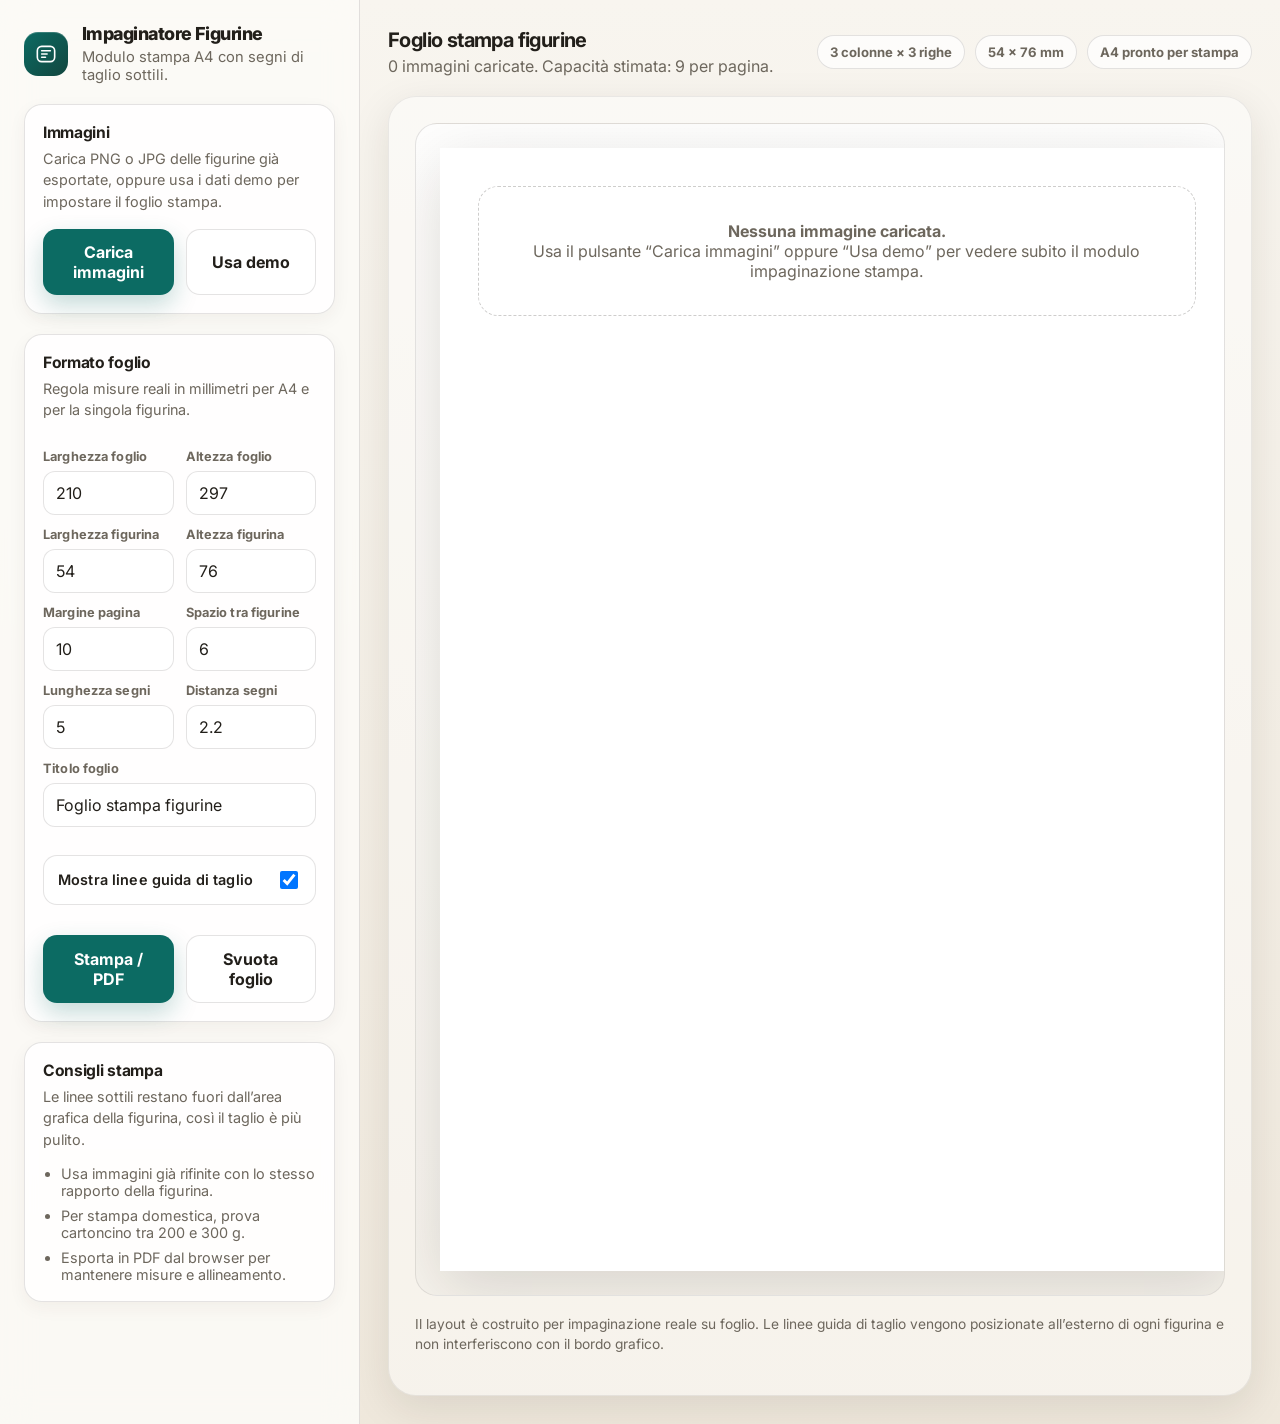
==== impaginatore-figurine-stampa.html @ 23a33a66 "Add files via upload" ====
<!DOCTYPE html>
<html lang="it" data-theme="light">
<head>
  <meta charset="UTF-8" />
  <meta name="viewport" content="width=device-width, initial-scale=1.0" />
  <title>Impaginatore Figurine Stampa</title>
  <link rel="preconnect" href="https://fonts.googleapis.com">
  <link rel="preconnect" href="https://fonts.gstatic.com" crossorigin>
  <link href="https://fonts.googleapis.com/css2?family=Inter:wght@400;500;600;700;800&display=swap" rel="stylesheet">
  <style>
    :root {
      --bg: #f4f1ea;
      --surface: #fcfbf8;
      --surface-2: #f7f4ee;
      --panel: #ffffff;
      --text: #221f1a;
      --muted: #6d675d;
      --line: rgba(34,31,26,0.12);
      --line-strong: rgba(34,31,26,0.22);
      --accent: #0c6b63;
      --shadow: 0 12px 40px rgba(37, 27, 15, 0.10);
      --radius: 18px;
      --page-w-mm: 210;
      --page-h-mm: 297;
      --card-w-mm: 54;
      --card-h-mm: 76;
      --margin-mm: 10;
      --gap-mm: 6;
      --cut-color: rgba(0,0,0,0.42);
      --cut-length-mm: 5;
      --cut-offset-mm: 2.2;
    }

    * { box-sizing: border-box; }
    html, body { margin: 0; padding: 0; }

    body {
      font-family: 'Inter', sans-serif;
      background: linear-gradient(180deg, #f8f5ef 0%, #efe8dc 100%);
      color: var(--text);
      min-height: 100vh;
    }

    .app {
      display: grid;
      grid-template-columns: 360px minmax(0, 1fr);
      min-height: 100vh;
    }

    .sidebar {
      background: rgba(252, 251, 248, 0.88);
      backdrop-filter: blur(16px);
      border-right: 1px solid var(--line);
      padding: 24px;
      display: flex;
      flex-direction: column;
      gap: 20px;
      overflow: auto;
    }

    .brand {
      display: flex;
      align-items: center;
      gap: 14px;
    }

    .brand-mark {
      width: 44px;
      height: 44px;
      border-radius: 14px;
      background: linear-gradient(135deg, #0c6b63, #12463f);
      display: grid;
      place-items: center;
      color: white;
      box-shadow: inset 0 1px 0 rgba(255,255,255,0.18);
      flex: 0 0 auto;
    }

    .brand-mark svg { width: 26px; height: 26px; }

    .brand-text h1 {
      font-size: 1.12rem;
      line-height: 1.1;
      margin: 0;
      font-weight: 800;
      letter-spacing: -0.03em;
    }

    .brand-text p {
      margin: 4px 0 0;
      color: var(--muted);
      font-size: 0.92rem;
    }

    .card {
      background: rgba(255,255,255,0.78);
      border: 1px solid var(--line);
      box-shadow: 0 6px 18px rgba(52, 40, 25, 0.05);
      border-radius: var(--radius);
      padding: 18px;
    }

    .card h2 {
      margin: 0 0 6px;
      font-size: 0.98rem;
      font-weight: 700;
      letter-spacing: -0.02em;
    }

    .card p {
      margin: 0;
      color: var(--muted);
      font-size: 0.9rem;
      line-height: 1.5;
    }

    .controls {
      display: grid;
      gap: 14px;
    }

    .field-grid {
      display: grid;
      grid-template-columns: 1fr 1fr;
      gap: 12px;
      margin-top: 14px;
    }

    .field {
      display: grid;
      gap: 7px;
    }

    .field.full { grid-column: 1 / -1; }

    label {
      font-size: 0.8rem;
      font-weight: 700;
      color: var(--muted);
      letter-spacing: 0.01em;
    }

    input[type="number"], input[type="text"] {
      width: 100%;
      border: 1px solid var(--line);
      background: #fff;
      border-radius: 12px;
      padding: 11px 12px;
      font: inherit;
      color: var(--text);
      outline: none;
    }

    input:focus {
      border-color: rgba(12,107,99,0.5);
      box-shadow: 0 0 0 4px rgba(12,107,99,0.08);
    }

    .toggle {
      display: flex;
      align-items: center;
      justify-content: space-between;
      gap: 12px;
      padding: 12px 14px;
      border: 1px solid var(--line);
      border-radius: 14px;
      background: var(--panel);
      margin-top: 14px;
    }

    .toggle label {
      font-size: 0.9rem;
      color: var(--text);
      font-weight: 600;
    }

    .toggle input { width: 18px; height: 18px; }

    .actions {
      display: grid;
      grid-template-columns: 1fr 1fr;
      gap: 12px;
      margin-top: 16px;
    }

    button {
      appearance: none;
      border: 0;
      border-radius: 14px;
      padding: 13px 16px;
      font: inherit;
      font-weight: 700;
      cursor: pointer;
      transition: transform 180ms ease, box-shadow 180ms ease, background 180ms ease;
    }

    button:hover { transform: translateY(-1px); }
    button:active { transform: translateY(0); }

    .btn-primary {
      background: var(--accent);
      color: #fff;
      box-shadow: 0 10px 24px rgba(12,107,99,0.24);
    }

    .btn-secondary {
      background: #fff;
      color: var(--text);
      border: 1px solid var(--line);
    }

    .hint-list {
      margin: 14px 0 0;
      padding-left: 18px;
      color: var(--muted);
      display: grid;
      gap: 8px;
      font-size: 0.9rem;
    }

    .main {
      padding: 28px;
      overflow: auto;
    }

    .topbar {
      display: flex;
      align-items: center;
      justify-content: space-between;
      gap: 16px;
      margin-bottom: 20px;
      flex-wrap: wrap;
    }

    .topbar h2 {
      margin: 0;
      font-size: 1.25rem;
      letter-spacing: -0.03em;
    }

    .topbar p {
      margin: 4px 0 0;
      color: var(--muted);
    }

    .badge-row {
      display: flex;
      gap: 10px;
      flex-wrap: wrap;
    }

    .badge {
      padding: 8px 12px;
      border-radius: 999px;
      background: rgba(255,255,255,0.72);
      border: 1px solid var(--line);
      color: var(--muted);
      font-size: 0.82rem;
      font-weight: 700;
    }

    .workspace {
      background: rgba(255,255,255,0.44);
      border: 1px solid rgba(34,31,26,0.08);
      border-radius: 28px;
      padding: 26px;
      box-shadow: var(--shadow);
    }

    .page-shell {
      overflow: auto;
      border-radius: 22px;
      background: linear-gradient(180deg, rgba(255,255,255,0.75), rgba(247,244,238,0.75));
      border: 1px solid var(--line);
      padding: 24px;
    }

    .print-page {
      width: calc(var(--page-w-mm) * 1mm);
      min-height: calc(var(--page-h-mm) * 1mm);
      background: #fff;
      margin: 0 auto;
      position: relative;
      box-shadow: 0 18px 60px rgba(26,20,12,0.14);
      padding: calc(var(--margin-mm) * 1mm);
    }

    .sheet-grid {
      display: grid;
      grid-template-columns: repeat(auto-fit, minmax(calc(var(--card-w-mm) * 1mm), max-content));
      gap: calc(var(--gap-mm) * 1mm);
      justify-content: start;
      align-content: start;
    }

    .print-card-wrap {
      width: calc(var(--card-w-mm) * 1mm);
      height: calc(var(--card-h-mm) * 1mm);
      position: relative;
      page-break-inside: avoid;
      break-inside: avoid;
    }

    .cut-mark {
      position: absolute;
      background: var(--cut-color);
      pointer-events: none;
      display: none;
    }

    .show-cuts .cut-mark { display: block; }

    .cut-h {
      width: calc(var(--cut-length-mm) * 1mm);
      height: 0.22mm;
    }

    .cut-v {
      width: 0.22mm;
      height: calc(var(--cut-length-mm) * 1mm);
    }

    .cut-top-left-h { left: calc(var(--cut-offset-mm) * -1mm - var(--cut-length-mm) * 1mm); top: calc(var(--cut-offset-mm) * -1mm); }
    .cut-top-left-v { left: calc(var(--cut-offset-mm) * -1mm); top: calc(var(--cut-offset-mm) * -1mm - var(--cut-length-mm) * 1mm); }
    .cut-top-right-h { right: calc(var(--cut-offset-mm) * -1mm - var(--cut-length-mm) * 1mm); top: calc(var(--cut-offset-mm) * -1mm); }
    .cut-top-right-v { right: calc(var(--cut-offset-mm) * -1mm); top: calc(var(--cut-offset-mm) * -1mm - var(--cut-length-mm) * 1mm); }
    .cut-bottom-left-h { left: calc(var(--cut-offset-mm) * -1mm - var(--cut-length-mm) * 1mm); bottom: calc(var(--cut-offset-mm) * -1mm); }
    .cut-bottom-left-v { left: calc(var(--cut-offset-mm) * -1mm); bottom: calc(var(--cut-offset-mm) * -1mm - var(--cut-length-mm) * 1mm); }
    .cut-bottom-right-h { right: calc(var(--cut-offset-mm) * -1mm - var(--cut-length-mm) * 1mm); bottom: calc(var(--cut-offset-mm) * -1mm); }
    .cut-bottom-right-v { right: calc(var(--cut-offset-mm) * -1mm); bottom: calc(var(--cut-offset-mm) * -1mm - var(--cut-length-mm) * 1mm); }

    .print-card {
      width: 100%;
      height: 100%;
      overflow: hidden;
      position: relative;
      border: 0;
      background: transparent;
      isolation: isolate;
    }

    .card-art {
      width: 100%;
      height: 100%;
      background: linear-gradient(135deg, #d8ece8 0%, #f0ede7 45%, #d9cbb7 100%);
      position: relative;
      display: grid;
      place-items: center;
      overflow: hidden;
    }

    .card-art img {
      width: 100%;
      height: 100%;
      object-fit: cover;
      display: none;
    }

    .card-art.has-image img { display: block; }

    .card-placeholder {
      position: absolute;
      inset: 0;
      display: grid;
      place-items: center;
      padding: 10mm;
      color: rgba(34,31,26,0.45);
      text-align: center;
      font-weight: 700;
      font-size: 4.2mm;
      letter-spacing: -0.03em;
      background:
        radial-gradient(circle at 20% 20%, rgba(255,255,255,0.85), transparent 30%),
        radial-gradient(circle at 80% 0%, rgba(12,107,99,0.14), transparent 25%),
        linear-gradient(145deg, rgba(255,255,255,0.4), rgba(0,0,0,0));
    }

    .card-art.has-image .card-placeholder { display: none; }

    .empty-state {
      border: 1px dashed var(--line-strong);
      border-radius: 20px;
      padding: 34px;
      text-align: center;
      color: var(--muted);
      background: rgba(255,255,255,0.56);
    }

    .hidden-input { display: none; }

    .footer-note {
      margin-top: 18px;
      color: var(--muted);
      font-size: 0.86rem;
      line-height: 1.5;
    }

    @page {
      size: A4 portrait;
      margin: 0;
    }

    @media (max-width: 1080px) {
      .app { grid-template-columns: 1fr; }
      .sidebar { border-right: 0; border-bottom: 1px solid var(--line); }
      .main { padding: 18px; }
      .workspace, .page-shell { padding: 14px; }
      .print-page { transform-origin: top center; }
    }

    @media print {
      body { background: #fff; }

      .sidebar,
      .topbar,
      .footer-note,
      .workspace {
        display: none !important;
      }

      .app,
      .main,
      .page-shell {
        display: block;
        padding: 0;
        margin: 0;
        background: transparent;
        border: 0;
        box-shadow: none;
      }

      .print-page {
        width: 210mm;
        min-height: 297mm;
        margin: 0;
        box-shadow: none;
      }
    }
  </style>
</head>
<body>
  <div class="app">
    <aside class="sidebar">
      <div class="brand">
        <div class="brand-mark" aria-hidden="true">
          <svg viewBox="0 0 48 48" fill="none">
            <rect x="8" y="10" width="32" height="28" rx="8" stroke="currentColor" stroke-width="3"></rect>
            <path d="M16 18H32M16 24H26M16 30H23" stroke="currentColor" stroke-width="3" stroke-linecap="round"></path>
          </svg>
        </div>
        <div class="brand-text">
          <h1>Impaginatore Figurine</h1>
          <p>Modulo stampa A4 con segni di taglio sottili.</p>
        </div>
      </div>

      <section class="card">
        <h2>Immagini</h2>
        <p>Carica PNG o JPG delle figurine già esportate, oppure usa i dati demo per impostare il foglio stampa.</p>
        <div class="actions">
          <button class="btn-primary" id="loadImagesBtn">Carica immagini</button>
          <button class="btn-secondary" id="loadDemoBtn">Usa demo</button>
        </div>
        <input class="hidden-input" id="fileInput" type="file" accept="image/png,image/jpeg,image/webp" multiple>
      </section>

      <section class="card controls">
        <div>
          <h2>Formato foglio</h2>
          <p>Regola misure reali in millimetri per A4 e per la singola figurina.</p>
        </div>
        <div class="field-grid">
          <div class="field">
            <label for="pageWidth">Larghezza foglio</label>
            <input id="pageWidth" type="number" min="100" max="400" step="1" value="210">
          </div>
          <div class="field">
            <label for="pageHeight">Altezza foglio</label>
            <input id="pageHeight" type="number" min="100" max="500" step="1" value="297">
          </div>
          <div class="field">
            <label for="cardWidth">Larghezza figurina</label>
            <input id="cardWidth" type="number" min="30" max="120" step="0.5" value="54">
          </div>
          <div class="field">
            <label for="cardHeight">Altezza figurina</label>
            <input id="cardHeight" type="number" min="40" max="160" step="0.5" value="76">
          </div>
          <div class="field">
            <label for="margin">Margine pagina</label>
            <input id="margin" type="number" min="0" max="40" step="0.5" value="10">
          </div>
          <div class="field">
            <label for="gap">Spazio tra figurine</label>
            <input id="gap" type="number" min="0" max="20" step="0.5" value="6">
          </div>
          <div class="field">
            <label for="cutLength">Lunghezza segni</label>
            <input id="cutLength" type="number" min="2" max="12" step="0.2" value="5">
          </div>
          <div class="field">
            <label for="cutOffset">Distanza segni</label>
            <input id="cutOffset" type="number" min="0.5" max="10" step="0.1" value="2.2">
          </div>
          <div class="field full">
            <label for="sheetTitle">Titolo foglio</label>
            <input id="sheetTitle" type="text" value="Foglio stampa figurine">
          </div>
        </div>

        <div class="toggle">
          <label for="showCuts">Mostra linee guida di taglio</label>
          <input id="showCuts" type="checkbox" checked>
        </div>

        <div class="actions">
          <button class="btn-primary" id="printBtn">Stampa / PDF</button>
          <button class="btn-secondary" id="clearBtn">Svuota foglio</button>
        </div>
      </section>

      <section class="card">
        <h2>Consigli stampa</h2>
        <p>Le linee sottili restano fuori dall’area grafica della figurina, così il taglio è più pulito.</p>
        <ul class="hint-list">
          <li>Usa immagini già rifinite con lo stesso rapporto della figurina.</li>
          <li>Per stampa domestica, prova cartoncino tra 200 e 300 g.</li>
          <li>Esporta in PDF dal browser per mantenere misure e allineamento.</li>
        </ul>
      </section>
    </aside>

    <main class="main">
      <div class="topbar">
        <div>
          <h2 id="sheetTitleView">Foglio stampa figurine</h2>
          <p id="sheetStats">0 figurine caricate.</p>
        </div>
        <div class="badge-row">
          <span class="badge" id="layoutBadge">0 colonne × 0 righe</span>
          <span class="badge" id="sizeBadge">54 × 76 mm</span>
          <span class="badge">A4 pronto per stampa</span>
        </div>
      </div>

      <div class="workspace">
        <div class="page-shell">
          <div class="print-page show-cuts" id="printPage">
            <div class="sheet-grid" id="sheetGrid"></div>
          </div>
        </div>
        <p class="footer-note">Il layout è costruito per impaginazione reale su foglio. Le linee guida di taglio vengono posizionate all’esterno di ogni figurina e non interferiscono con il bordo grafico.</p>
      </div>
    </main>
  </div>

  <template id="cardTemplate">
    <article class="print-card-wrap">
      <span class="cut-mark cut-h cut-top-left-h"></span>
      <span class="cut-mark cut-v cut-top-left-v"></span>
      <span class="cut-mark cut-h cut-top-right-h"></span>
      <span class="cut-mark cut-v cut-top-right-v"></span>
      <span class="cut-mark cut-h cut-bottom-left-h"></span>
      <span class="cut-mark cut-v cut-bottom-left-v"></span>
      <span class="cut-mark cut-h cut-bottom-right-h"></span>
      <span class="cut-mark cut-v cut-bottom-right-v"></span>
      <div class="print-card">
        <div class="card-art">
          <img alt="Figurina" loading="lazy" decoding="async">
          <div class="card-placeholder">Trascina qui o carica la figurina pronta</div>
        </div>
      </div>
    </article>
  </template>

  <script>
    const fileInput = document.getElementById('fileInput');
    const loadImagesBtn = document.getElementById('loadImagesBtn');
    const loadDemoBtn = document.getElementById('loadDemoBtn');
    const printBtn = document.getElementById('printBtn');
    const clearBtn = document.getElementById('clearBtn');
    const sheetGrid = document.getElementById('sheetGrid');
    const printPage = document.getElementById('printPage');
    const template = document.getElementById('cardTemplate');
    const sheetStats = document.getElementById('sheetStats');
    const layoutBadge = document.getElementById('layoutBadge');
    const sizeBadge = document.getElementById('sizeBadge');
    const sheetTitleView = document.getElementById('sheetTitleView');

    const inputs = {
      pageWidth: document.getElementById('pageWidth'),
      pageHeight: document.getElementById('pageHeight'),
      cardWidth: document.getElementById('cardWidth'),
      cardHeight: document.getElementById('cardHeight'),
      margin: document.getElementById('margin'),
      gap: document.getElementById('gap'),
      cutLength: document.getElementById('cutLength'),
      cutOffset: document.getElementById('cutOffset'),
      showCuts: document.getElementById('showCuts'),
      sheetTitle: document.getElementById('sheetTitle')
    };

    let figures = [];

    const demoFigures = [
      { bg: 'linear-gradient(145deg, #d7ece7, #f6efe2)' },
      { bg: 'linear-gradient(145deg, #ece4d7, #f7f4ee)' },
      { bg: 'linear-gradient(145deg, #d8e4ef, #f4efe7)' },
      { bg: 'linear-gradient(145deg, #e6ead7, #f6f1e6)' },
      { bg: 'linear-gradient(145deg, #ead7e2, #f7efe9)' },
      { bg: 'linear-gradient(145deg, #dde8ef, #f6efe4)' }
    ];

    function updateVars() {
      const pageWidth = Number(inputs.pageWidth.value) || 210;
      const pageHeight = Number(inputs.pageHeight.value) || 297;
      const cardWidth = Number(inputs.cardWidth.value) || 54;
      const cardHeight = Number(inputs.cardHeight.value) || 76;
      const margin = Number(inputs.margin.value) || 10;
      const gap = Number(inputs.gap.value) || 6;
      const cutLength = Number(inputs.cutLength.value) || 5;
      const cutOffset = Number(inputs.cutOffset.value) || 2.2;

      document.documentElement.style.setProperty('--page-w-mm', pageWidth);
      document.documentElement.style.setProperty('--page-h-mm', pageHeight);
      document.documentElement.style.setProperty('--card-w-mm', cardWidth);
      document.documentElement.style.setProperty('--card-h-mm', cardHeight);
      document.documentElement.style.setProperty('--margin-mm', margin);
      document.documentElement.style.setProperty('--gap-mm', gap);
      document.documentElement.style.setProperty('--cut-length-mm', cutLength);
      document.documentElement.style.setProperty('--cut-offset-mm', cutOffset);

      sizeBadge.textContent = `${cardWidth} × ${cardHeight} mm`;
      sheetTitleView.textContent = inputs.sheetTitle.value.trim() || 'Foglio stampa figurine';
      printPage.classList.toggle('show-cuts', inputs.showCuts.checked);
      updateLayoutStats();
    }

    function updateLayoutStats() {
      const pageWidth = Number(inputs.pageWidth.value) || 210;
      const pageHeight = Number(inputs.pageHeight.value) || 297;
      const cardWidth = Number(inputs.cardWidth.value) || 54;
      const cardHeight = Number(inputs.cardHeight.value) || 76;
      const margin = Number(inputs.margin.value) || 10;
      const gap = Number(inputs.gap.value) || 6;

      const usableWidth = Math.max(0, pageWidth - margin * 2 + gap);
      const usableHeight = Math.max(0, pageHeight - margin * 2 + gap);
      const cols = Math.max(1, Math.floor(usableWidth / (cardWidth + gap)));
      const rows = Math.max(1, Math.floor(usableHeight / (cardHeight + gap)));
      layoutBadge.textContent = `${cols} colonne × ${rows} righe`;
      sheetStats.textContent = `${figures.length} immagini caricate. Capacità stimata: ${cols * rows} per pagina.`;
    }

    function renderFigures() {
      sheetGrid.innerHTML = '';

      if (!figures.length) {
        const empty = document.createElement('div');
        empty.className = 'empty-state';
        empty.innerHTML = '<strong>Nessuna immagine caricata.</strong><br>Usa il pulsante “Carica immagini” oppure “Usa demo” per vedere subito il modulo impaginazione stampa.';
        sheetGrid.appendChild(empty);
        updateLayoutStats();
        return;
      }

      figures.forEach((figure, index) => {
        const node = template.content.firstElementChild.cloneNode(true);
        const art = node.querySelector('.card-art');
        const img = node.querySelector('img');

        if (figure.src) {
          img.src = figure.src;
          art.classList.add('has-image');
        } else if (figure.bg) {
          art.style.background = figure.bg;
        }

        img.alt = figure.name ? `Figurina di ${figure.name}` : `Figurina ${index + 1}`;
        sheetGrid.appendChild(node);
      });

      updateLayoutStats();
    }

    loadImagesBtn.addEventListener('click', () => fileInput.click());

    fileInput.addEventListener('change', (event) => {
      const files = Array.from(event.target.files || []);
      if (!files.length) return;

      Promise.all(files.map((file) => new Promise((resolve) => {
        const reader = new FileReader();
        reader.onload = () => resolve({ src: reader.result });
        reader.readAsDataURL(file);
      }))).then((items) => {
        figures = items;
        renderFigures();
      });
    });

    loadDemoBtn.addEventListener('click', () => {
      figures = demoFigures.map(item => ({ ...item }));
      renderFigures();
    });

    clearBtn.addEventListener('click', () => {
      figures = [];
      fileInput.value = '';
      renderFigures();
    });

    async function waitForImages() {
  const images = Array.from(sheetGrid.querySelectorAll('img'))
    .filter(img => img.getAttribute('src'));

  await Promise.all(images.map((img) => {
    if (img.complete && img.naturalWidth > 0) return Promise.resolve();
    return new Promise((resolve) => {
      const done = () => resolve();
      img.addEventListener('load', done, { once: true });
      img.addEventListener('error', done, { once: true });
    });
  }));
}

printBtn.addEventListener('click', async () => {
  updateVars();
  renderFigures();
  await waitForImages();
  requestAnimationFrame(() => {
    requestAnimationFrame(() => {
      window.print();
    });
  });
});


    Object.values(inputs).forEach((input) => {
      const eventName = input.type === 'checkbox' ? 'change' : 'input';
      input.addEventListener(eventName, updateVars);
    });

    updateVars();
    renderFigures();
  </script>
</body>
</html>
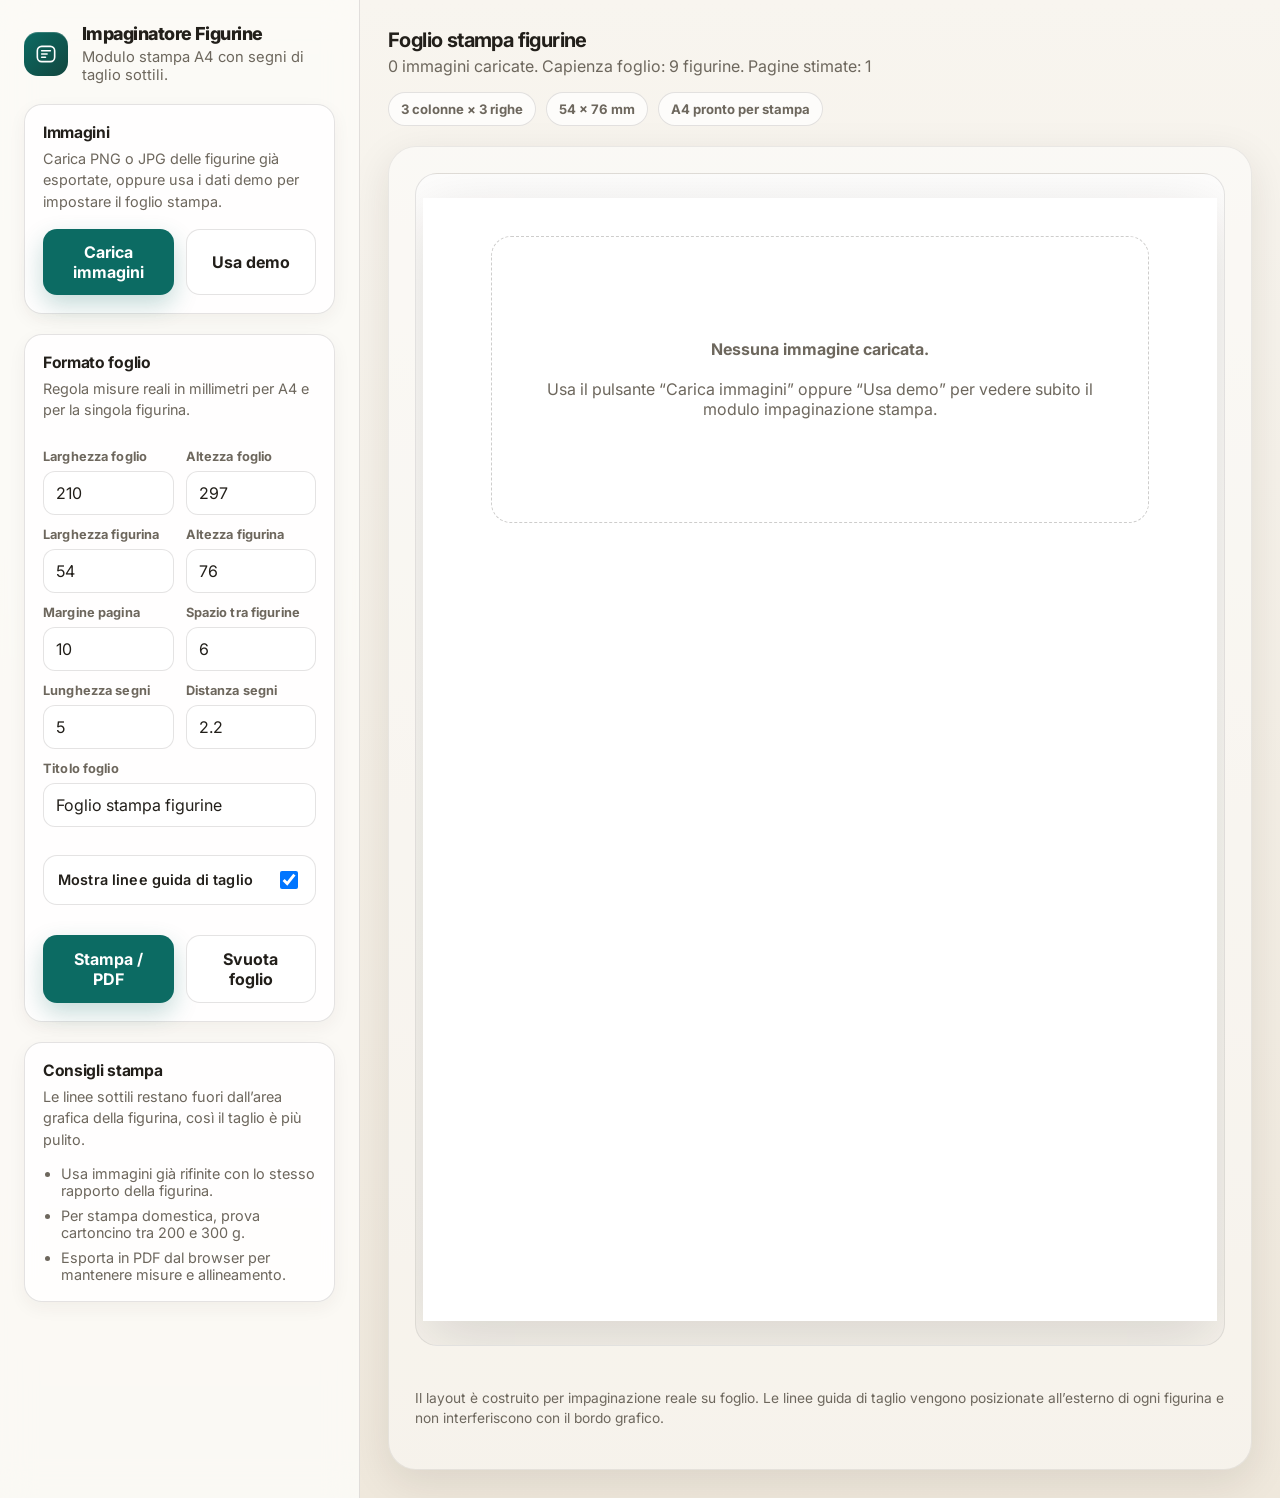
==== commit 997b9539: "nuovo impaginatore" ====
--- a/impaginatore-figurine-stampa.html
+++ b/impaginatore-figurine-stampa.html
@@ -265,6 +265,9 @@
       border-radius: 28px;
       padding: 26px;
       box-shadow: var(--shadow);
+      display: flex;
+      flex-direction: column;
+      gap: 24px;
     }
 
     .page-shell {
@@ -273,23 +276,36 @@
       background: linear-gradient(180deg, rgba(255,255,255,0.75), rgba(247,244,238,0.75));
       border: 1px solid var(--line);
       padding: 24px;
+      display: flex;
+      flex-direction: column;
+      gap: 30px;
+      align-items: center;
     }
 
     .print-page {
       width: calc(var(--page-w-mm) * 1mm);
       min-height: calc(var(--page-h-mm) * 1mm);
+      height: calc(var(--page-h-mm) * 1mm);
       background: #fff;
-      margin: 0 auto;
       position: relative;
       box-shadow: 0 18px 60px rgba(26,20,12,0.14);
       padding: calc(var(--margin-mm) * 1mm);
+      flex: 0 0 auto;
+      page-break-after: always;
+      break-after: page;
+    }
+
+    .print-page:last-child {
+      page-break-after: auto;
+      break-after: auto;
     }
 
     .sheet-grid {
       display: grid;
-      grid-template-columns: repeat(auto-fit, minmax(calc(var(--card-w-mm) * 1mm), max-content));
+      grid-template-columns: repeat(var(--dynamic-cols, 3), calc(var(--card-w-mm) * 1mm));
+      grid-template-rows: repeat(var(--dynamic-rows, 3), calc(var(--card-h-mm) * 1mm));
       gap: calc(var(--gap-mm) * 1mm);
-      justify-content: start;
+      justify-content: center;
       align-content: start;
     }
 
@@ -378,12 +394,17 @@
     .card-art.has-image .card-placeholder { display: none; }
 
     .empty-state {
+      grid-column: 1 / -1;
       border: 1px dashed var(--line-strong);
       border-radius: 20px;
       padding: 34px;
       text-align: center;
       color: var(--muted);
       background: rgba(255,255,255,0.56);
+      width: 100%;
+      height: 100%;
+      display: grid;
+      place-content: center;
     }
 
     .hidden-input { display: none; }
@@ -405,7 +426,6 @@
       .sidebar { border-right: 0; border-bottom: 1px solid var(--line); }
       .main { padding: 18px; }
       .workspace, .page-shell { padding: 14px; }
-      .print-page { transform-origin: top center; }
     }
 
     @media print {
@@ -413,13 +433,13 @@
 
       .sidebar,
       .topbar,
-      .footer-note,
-      .workspace {
+      .footer-note {
         display: none !important;
       }
 
       .app,
       .main,
+      .workspace,
       .page-shell {
         display: block;
         padding: 0;
@@ -429,11 +449,25 @@
         box-shadow: none;
       }
 
+      .page-shell {
+        display: block;
+      }
+
       .print-page {
         width: 210mm;
+        height: 297mm;
         min-height: 297mm;
         margin: 0;
         box-shadow: none;
+        page-break-after: always;
+        break-after: page;
+        /* Rimuoviamo l'overflow nascosto in stampa per sicurezza */
+        overflow: visible; 
+      }
+
+      .print-page:last-child {
+        page-break-after: auto;
+        break-after: auto;
       }
     }
   </style>
@@ -544,10 +578,8 @@
       </div>
 
       <div class="workspace">
-        <div class="page-shell">
-          <div class="print-page show-cuts" id="printPage">
-            <div class="sheet-grid" id="sheetGrid"></div>
-          </div>
+        <div class="page-shell" id="pageShell">
+          <!-- I fogli A4 verranno generati dinamicamente qui dentro -->
         </div>
         <p class="footer-note">Il layout è costruito per impaginazione reale su foglio. Le linee guida di taglio vengono posizionate all’esterno di ogni figurina e non interferiscono con il bordo grafico.</p>
       </div>
@@ -579,8 +611,7 @@
     const loadDemoBtn = document.getElementById('loadDemoBtn');
     const printBtn = document.getElementById('printBtn');
     const clearBtn = document.getElementById('clearBtn');
-    const sheetGrid = document.getElementById('sheetGrid');
-    const printPage = document.getElementById('printPage');
+    const pageShell = document.getElementById('pageShell');
     const template = document.getElementById('cardTemplate');
     const sheetStats = document.getElementById('sheetStats');
     const layoutBadge = document.getElementById('layoutBadge');
@@ -608,79 +639,111 @@
       { bg: 'linear-gradient(145deg, #d8e4ef, #f4efe7)' },
       { bg: 'linear-gradient(145deg, #e6ead7, #f6f1e6)' },
       { bg: 'linear-gradient(145deg, #ead7e2, #f7efe9)' },
-      { bg: 'linear-gradient(145deg, #dde8ef, #f6efe4)' }
+      { bg: 'linear-gradient(145deg, #dde8ef, #f6efe4)' },
+      { bg: 'linear-gradient(145deg, #f0e6d2, #e8d5bc)' },
+      { bg: 'linear-gradient(145deg, #d2e8f0, #bce0e8)' },
+      { bg: 'linear-gradient(145deg, #f0d2d2, #e8bcbc)' },
+      { bg: 'linear-gradient(145deg, #e2d2f0, #d0bce8)' } // 10 demo per testare la multi-pagina
     ];
 
-    function updateVars() {
+    function getGridDimensions() {
       const pageWidth = Number(inputs.pageWidth.value) || 210;
       const pageHeight = Number(inputs.pageHeight.value) || 297;
       const cardWidth = Number(inputs.cardWidth.value) || 54;
       const cardHeight = Number(inputs.cardHeight.value) || 76;
       const margin = Number(inputs.margin.value) || 10;
       const gap = Number(inputs.gap.value) || 6;
+
+      const usableWidth = pageWidth - (margin * 2);
+      const usableHeight = pageHeight - (margin * 2);
+      
+      const cols = Math.max(1, Math.floor((usableWidth + gap) / (cardWidth + gap)));
+      const rows = Math.max(1, Math.floor((usableHeight + gap) / (cardHeight + gap)));
+
+      return { pageWidth, pageHeight, cardWidth, cardHeight, margin, gap, cols, rows };
+    }
+
+    function updateVars() {
+      const dims = getGridDimensions();
       const cutLength = Number(inputs.cutLength.value) || 5;
       const cutOffset = Number(inputs.cutOffset.value) || 2.2;
 
-      document.documentElement.style.setProperty('--page-w-mm', pageWidth);
-      document.documentElement.style.setProperty('--page-h-mm', pageHeight);
-      document.documentElement.style.setProperty('--card-w-mm', cardWidth);
-      document.documentElement.style.setProperty('--card-h-mm', cardHeight);
-      document.documentElement.style.setProperty('--margin-mm', margin);
-      document.documentElement.style.setProperty('--gap-mm', gap);
+      document.documentElement.style.setProperty('--page-w-mm', dims.pageWidth);
+      document.documentElement.style.setProperty('--page-h-mm', dims.pageHeight);
+      document.documentElement.style.setProperty('--card-w-mm', dims.cardWidth);
+      document.documentElement.style.setProperty('--card-h-mm', dims.cardHeight);
+      document.documentElement.style.setProperty('--margin-mm', dims.margin);
+      document.documentElement.style.setProperty('--gap-mm', dims.gap);
       document.documentElement.style.setProperty('--cut-length-mm', cutLength);
       document.documentElement.style.setProperty('--cut-offset-mm', cutOffset);
-
-      sizeBadge.textContent = `${cardWidth} × ${cardHeight} mm`;
+      document.documentElement.style.setProperty('--dynamic-cols', dims.cols);
+      document.documentElement.style.setProperty('--dynamic-rows', dims.rows);
+
+      sizeBadge.textContent = `${dims.cardWidth} × ${dims.cardHeight} mm`;
       sheetTitleView.textContent = inputs.sheetTitle.value.trim() || 'Foglio stampa figurine';
-      printPage.classList.toggle('show-cuts', inputs.showCuts.checked);
-      updateLayoutStats();
-    }
-
-    function updateLayoutStats() {
-      const pageWidth = Number(inputs.pageWidth.value) || 210;
-      const pageHeight = Number(inputs.pageHeight.value) || 297;
-      const cardWidth = Number(inputs.cardWidth.value) || 54;
-      const cardHeight = Number(inputs.cardHeight.value) || 76;
-      const margin = Number(inputs.margin.value) || 10;
-      const gap = Number(inputs.gap.value) || 6;
-
-      const usableWidth = Math.max(0, pageWidth - margin * 2 + gap);
-      const usableHeight = Math.max(0, pageHeight - margin * 2 + gap);
-      const cols = Math.max(1, Math.floor(usableWidth / (cardWidth + gap)));
-      const rows = Math.max(1, Math.floor(usableHeight / (cardHeight + gap)));
-      layoutBadge.textContent = `${cols} colonne × ${rows} righe`;
-      sheetStats.textContent = `${figures.length} immagini caricate. Capacità stimata: ${cols * rows} per pagina.`;
+      
+      updateLayoutStats(dims);
+    }
+
+    function updateLayoutStats(dims) {
+      const perPage = dims.cols * dims.rows;
+      layoutBadge.textContent = `${dims.cols} colonne × ${dims.rows} righe`;
+      sheetStats.textContent = `${figures.length} immagini caricate. Capienza foglio: ${perPage} figurine. Pagine stimate: ${Math.ceil(Math.max(1, figures.length) / perPage)}`;
     }
 
     function renderFigures() {
-      sheetGrid.innerHTML = '';
+      pageShell.innerHTML = '';
+      const dims = getGridDimensions();
+      const perPage = dims.cols * dims.rows;
+      const showCuts = inputs.showCuts.checked;
 
       if (!figures.length) {
+        const page = document.createElement('div');
+        page.className = `print-page ${showCuts ? 'show-cuts' : ''}`;
+        const grid = document.createElement('div');
+        grid.className = 'sheet-grid';
+
         const empty = document.createElement('div');
         empty.className = 'empty-state';
         empty.innerHTML = '<strong>Nessuna immagine caricata.</strong><br>Usa il pulsante “Carica immagini” oppure “Usa demo” per vedere subito il modulo impaginazione stampa.';
-        sheetGrid.appendChild(empty);
-        updateLayoutStats();
+        grid.appendChild(empty);
+        page.appendChild(grid);
+        pageShell.appendChild(page);
+        updateLayoutStats(dims);
         return;
       }
 
-      figures.forEach((figure, index) => {
-        const node = template.content.firstElementChild.cloneNode(true);
-        const art = node.querySelector('.card-art');
-        const img = node.querySelector('img');
-
-        if (figure.src) {
-          img.src = figure.src;
-          art.classList.add('has-image');
-        } else if (figure.bg) {
-          art.style.background = figure.bg;
-        }
-
-        img.alt = figure.name ? `Figurina di ${figure.name}` : `Figurina ${index + 1}`;
-        sheetGrid.appendChild(node);
-      });
-
-      updateLayoutStats();
+      // Suddivide le figurine in blocchi in base alla capienza della pagina (es. max 9 o 12 per pagina)
+      for (let i = 0; i < figures.length; i += perPage) {
+        const chunk = figures.slice(i, i + perPage);
+        
+        const page = document.createElement('div');
+        page.className = `print-page ${showCuts ? 'show-cuts' : ''}`;
+        
+        const grid = document.createElement('div');
+        grid.className = 'sheet-grid';
+
+        chunk.forEach((figure, index) => {
+          const node = template.content.firstElementChild.cloneNode(true);
+          const art = node.querySelector('.card-art');
+          const img = node.querySelector('img');
+
+          if (figure.src) {
+            img.src = figure.src;
+            art.classList.add('has-image');
+          } else if (figure.bg) {
+            art.style.background = figure.bg;
+          }
+
+          img.alt = figure.name ? `Figurina di ${figure.name}` : `Figurina ${i + index + 1}`;
+          grid.appendChild(node);
+        });
+
+        page.appendChild(grid);
+        pageShell.appendChild(page);
+      }
+
+      updateLayoutStats(dims);
     }
 
     loadImagesBtn.addEventListener('click', () => fileInput.click());
@@ -711,38 +774,40 @@
     });
 
     async function waitForImages() {
-  const images = Array.from(sheetGrid.querySelectorAll('img'))
-    .filter(img => img.getAttribute('src'));
-
-  await Promise.all(images.map((img) => {
-    if (img.complete && img.naturalWidth > 0) return Promise.resolve();
-    return new Promise((resolve) => {
-      const done = () => resolve();
-      img.addEventListener('load', done, { once: true });
-      img.addEventListener('error', done, { once: true });
+      const images = Array.from(pageShell.querySelectorAll('img'))
+        .filter(img => img.getAttribute('src'));
+
+      await Promise.all(images.map((img) => {
+        if (img.complete && img.naturalWidth > 0) return Promise.resolve();
+        return new Promise((resolve) => {
+          const done = () => resolve();
+          img.addEventListener('load', done, { once: true });
+          img.addEventListener('error', done, { once: true });
+        });
+      }));
+    }
+
+    printBtn.addEventListener('click', async () => {
+      updateVars();
+      renderFigures();
+      await waitForImages();
+      requestAnimationFrame(() => {
+        requestAnimationFrame(() => {
+          window.print();
+        });
+      });
     });
-  }));
-}
-
-printBtn.addEventListener('click', async () => {
-  updateVars();
-  renderFigures();
-  await waitForImages();
-  requestAnimationFrame(() => {
-    requestAnimationFrame(() => {
-      window.print();
-    });
-  });
-});
-
 
     Object.values(inputs).forEach((input) => {
       const eventName = input.type === 'checkbox' ? 'change' : 'input';
-      input.addEventListener(eventName, updateVars);
+      input.addEventListener(eventName, () => {
+        updateVars();
+        renderFigures();
+      });
     });
 
     updateVars();
     renderFigures();
   </script>
 </body>
-</html>
+</html>
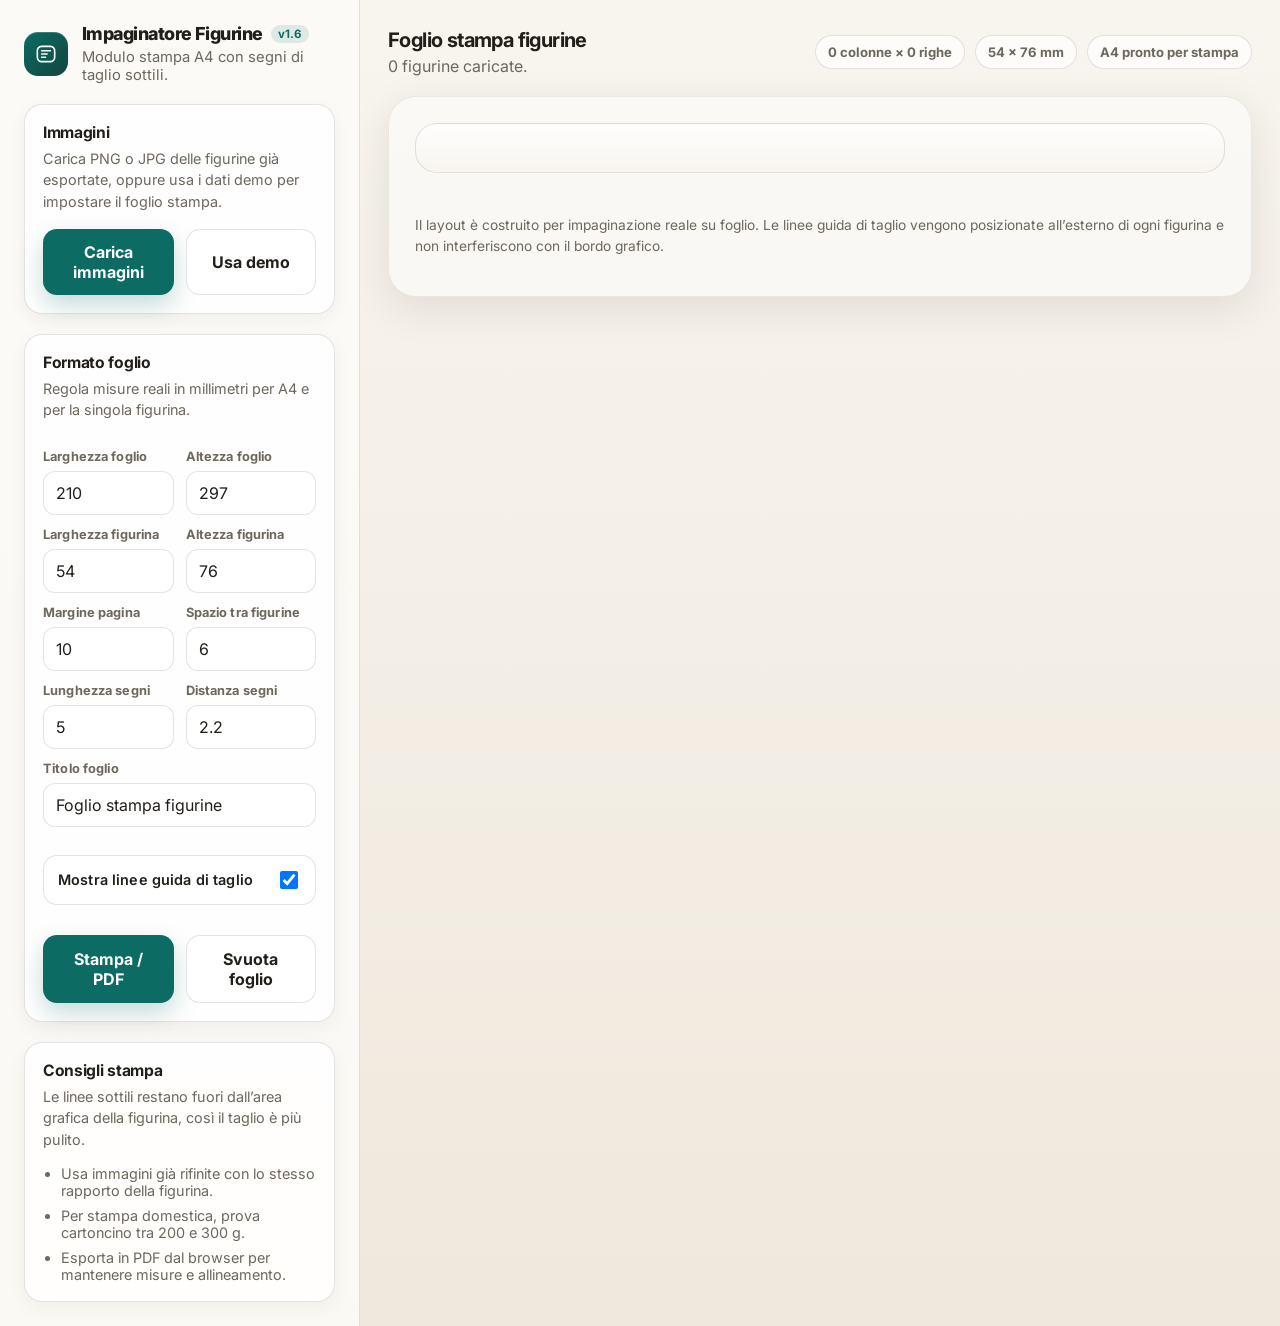
==== commit 1e1a2e95: "impaginatore 1.6" ====
--- a/impaginatore-figurine-stampa.html
+++ b/impaginatore-figurine-stampa.html
@@ -2,8 +2,8 @@
 <html lang="it" data-theme="light">
 <head>
   <meta charset="UTF-8" />
-  <meta name="viewport" content="width=device-width, initial-scale=1.0" />
-  <title>Impaginatore Figurine Stampa</title>
+  <meta name="viewport" content="width=device-width, initial-scale=1.0, maximum-scale=1.0, user-scalable=no" />
+  <title>Impaginatore Figurine Stampa v1.6</title>
   <link rel="preconnect" href="https://fonts.googleapis.com">
   <link rel="preconnect" href="https://fonts.gstatic.com" crossorigin>
   <link href="https://fonts.googleapis.com/css2?family=Inter:wght@400;500;600;700;800&display=swap" rel="stylesheet">
@@ -32,7 +32,13 @@
     }
 
     * { box-sizing: border-box; }
-    html, body { margin: 0; padding: 0; }
+    html, body { 
+      margin: 0; 
+      padding: 0; 
+      -webkit-text-size-adjust: 100%;
+      -webkit-print-color-adjust: exact;
+      print-color-adjust: exact;
+    }
 
     body {
       font-family: 'Inter', sans-serif;
@@ -77,6 +83,12 @@
     }
 
     .brand-mark svg { width: 26px; height: 26px; }
+
+    .brand-title-row {
+      display: flex;
+      align-items: center;
+      gap: 8px;
+    }
 
     .brand-text h1 {
       font-size: 1.12rem;
@@ -84,6 +96,16 @@
       margin: 0;
       font-weight: 800;
       letter-spacing: -0.03em;
+    }
+
+    .version-tag {
+      font-size: 0.72rem;
+      font-weight: 700;
+      background: rgba(12,107,99,0.12);
+      color: var(--accent);
+      padding: 2px 7px;
+      border-radius: 999px;
+      letter-spacing: 0.02em;
     }
 
     .brand-text p {
@@ -284,6 +306,7 @@
 
     .print-page {
       width: calc(var(--page-w-mm) * 1mm);
+      min-width: calc(var(--page-w-mm) * 1mm);
       min-height: calc(var(--page-h-mm) * 1mm);
       height: calc(var(--page-h-mm) * 1mm);
       background: #fff;
@@ -307,6 +330,7 @@
       gap: calc(var(--gap-mm) * 1mm);
       justify-content: center;
       align-content: start;
+      width: 100%;
     }
 
     .print-card-wrap {
@@ -417,7 +441,7 @@
     }
 
     @page {
-      size: A4 portrait;
+      size: 210mm 297mm;
       margin: 0;
     }
 
@@ -426,6 +450,12 @@
       .sidebar { border-right: 0; border-bottom: 1px solid var(--line); }
       .main { padding: 18px; }
       .workspace, .page-shell { padding: 14px; }
+      
+      .print-page {
+        transform: scale(0.72);
+        transform-origin: top center;
+        margin-bottom: -80px;
+      }
     }
 
     @media print {
@@ -451,17 +481,20 @@
 
       .page-shell {
         display: block;
+        overflow: visible;
       }
 
       .print-page {
-        width: 210mm;
-        height: 297mm;
-        min-height: 297mm;
-        margin: 0;
-        box-shadow: none;
+        width: 210mm !important;
+        min-width: 210mm !important;
+        height: 297mm !important;
+        min-height: 297mm !important;
+        margin: 0 !important;
+        padding: calc(var(--margin-mm) * 1mm) !important;
+        box-shadow: none !important;
+        transform: none !important;
         page-break-after: always;
         break-after: page;
-        /* Rimuoviamo l'overflow nascosto in stampa per sicurezza */
         overflow: visible; 
       }
 
@@ -483,7 +516,10 @@
           </svg>
         </div>
         <div class="brand-text">
-          <h1>Impaginatore Figurine</h1>
+          <div class="brand-title-row">
+            <h1>Impaginatore Figurine</h1>
+            <span class="version-tag">v1.6</span>
+          </div>
           <p>Modulo stampa A4 con segni di taglio sottili.</p>
         </div>
       </div>
@@ -579,7 +615,6 @@
 
       <div class="workspace">
         <div class="page-shell" id="pageShell">
-          <!-- I fogli A4 verranno generati dinamicamente qui dentro -->
         </div>
         <p class="footer-note">Il layout è costruito per impaginazione reale su foglio. Le linee guida di taglio vengono posizionate all’esterno di ogni figurina e non interferiscono con il bordo grafico.</p>
       </div>
@@ -643,7 +678,7 @@
       { bg: 'linear-gradient(145deg, #f0e6d2, #e8d5bc)' },
       { bg: 'linear-gradient(145deg, #d2e8f0, #bce0e8)' },
       { bg: 'linear-gradient(145deg, #f0d2d2, #e8bcbc)' },
-      { bg: 'linear-gradient(145deg, #e2d2f0, #d0bce8)' } // 10 demo per testare la multi-pagina
+      { bg: 'linear-gradient(145deg, #e2d2f0, #d0bce8)' }
     ];
 
     function getGridDimensions() {
@@ -654,160 +689,4 @@
       const margin = Number(inputs.margin.value) || 10;
       const gap = Number(inputs.gap.value) || 6;
 
-      const usableWidth = pageWidth - (margin * 2);
-      const usableHeight = pageHeight - (margin * 2);
-      
-      const cols = Math.max(1, Math.floor((usableWidth + gap) / (cardWidth + gap)));
-      const rows = Math.max(1, Math.floor((usableHeight + gap) / (cardHeight + gap)));
-
-      return { pageWidth, pageHeight, cardWidth, cardHeight, margin, gap, cols, rows };
-    }
-
-    function updateVars() {
-      const dims = getGridDimensions();
-      const cutLength = Number(inputs.cutLength.value) || 5;
-      const cutOffset = Number(inputs.cutOffset.value) || 2.2;
-
-      document.documentElement.style.setProperty('--page-w-mm', dims.pageWidth);
-      document.documentElement.style.setProperty('--page-h-mm', dims.pageHeight);
-      document.documentElement.style.setProperty('--card-w-mm', dims.cardWidth);
-      document.documentElement.style.setProperty('--card-h-mm', dims.cardHeight);
-      document.documentElement.style.setProperty('--margin-mm', dims.margin);
-      document.documentElement.style.setProperty('--gap-mm', dims.gap);
-      document.documentElement.style.setProperty('--cut-length-mm', cutLength);
-      document.documentElement.style.setProperty('--cut-offset-mm', cutOffset);
-      document.documentElement.style.setProperty('--dynamic-cols', dims.cols);
-      document.documentElement.style.setProperty('--dynamic-rows', dims.rows);
-
-      sizeBadge.textContent = `${dims.cardWidth} × ${dims.cardHeight} mm`;
-      sheetTitleView.textContent = inputs.sheetTitle.value.trim() || 'Foglio stampa figurine';
-      
-      updateLayoutStats(dims);
-    }
-
-    function updateLayoutStats(dims) {
-      const perPage = dims.cols * dims.rows;
-      layoutBadge.textContent = `${dims.cols} colonne × ${dims.rows} righe`;
-      sheetStats.textContent = `${figures.length} immagini caricate. Capienza foglio: ${perPage} figurine. Pagine stimate: ${Math.ceil(Math.max(1, figures.length) / perPage)}`;
-    }
-
-    function renderFigures() {
-      pageShell.innerHTML = '';
-      const dims = getGridDimensions();
-      const perPage = dims.cols * dims.rows;
-      const showCuts = inputs.showCuts.checked;
-
-      if (!figures.length) {
-        const page = document.createElement('div');
-        page.className = `print-page ${showCuts ? 'show-cuts' : ''}`;
-        const grid = document.createElement('div');
-        grid.className = 'sheet-grid';
-
-        const empty = document.createElement('div');
-        empty.className = 'empty-state';
-        empty.innerHTML = '<strong>Nessuna immagine caricata.</strong><br>Usa il pulsante “Carica immagini” oppure “Usa demo” per vedere subito il modulo impaginazione stampa.';
-        grid.appendChild(empty);
-        page.appendChild(grid);
-        pageShell.appendChild(page);
-        updateLayoutStats(dims);
-        return;
-      }
-
-      // Suddivide le figurine in blocchi in base alla capienza della pagina (es. max 9 o 12 per pagina)
-      for (let i = 0; i < figures.length; i += perPage) {
-        const chunk = figures.slice(i, i + perPage);
-        
-        const page = document.createElement('div');
-        page.className = `print-page ${showCuts ? 'show-cuts' : ''}`;
-        
-        const grid = document.createElement('div');
-        grid.className = 'sheet-grid';
-
-        chunk.forEach((figure, index) => {
-          const node = template.content.firstElementChild.cloneNode(true);
-          const art = node.querySelector('.card-art');
-          const img = node.querySelector('img');
-
-          if (figure.src) {
-            img.src = figure.src;
-            art.classList.add('has-image');
-          } else if (figure.bg) {
-            art.style.background = figure.bg;
-          }
-
-          img.alt = figure.name ? `Figurina di ${figure.name}` : `Figurina ${i + index + 1}`;
-          grid.appendChild(node);
-        });
-
-        page.appendChild(grid);
-        pageShell.appendChild(page);
-      }
-
-      updateLayoutStats(dims);
-    }
-
-    loadImagesBtn.addEventListener('click', () => fileInput.click());
-
-    fileInput.addEventListener('change', (event) => {
-      const files = Array.from(event.target.files || []);
-      if (!files.length) return;
-
-      Promise.all(files.map((file) => new Promise((resolve) => {
-        const reader = new FileReader();
-        reader.onload = () => resolve({ src: reader.result });
-        reader.readAsDataURL(file);
-      }))).then((items) => {
-        figures = items;
-        renderFigures();
-      });
-    });
-
-    loadDemoBtn.addEventListener('click', () => {
-      figures = demoFigures.map(item => ({ ...item }));
-      renderFigures();
-    });
-
-    clearBtn.addEventListener('click', () => {
-      figures = [];
-      fileInput.value = '';
-      renderFigures();
-    });
-
-    async function waitForImages() {
-      const images = Array.from(pageShell.querySelectorAll('img'))
-        .filter(img => img.getAttribute('src'));
-
-      await Promise.all(images.map((img) => {
-        if (img.complete && img.naturalWidth > 0) return Promise.resolve();
-        return new Promise((resolve) => {
-          const done = () => resolve();
-          img.addEventListener('load', done, { once: true });
-          img.addEventListener('error', done, { once: true });
-        });
-      }));
-    }
-
-    printBtn.addEventListener('click', async () => {
-      updateVars();
-      renderFigures();
-      await waitForImages();
-      requestAnimationFrame(() => {
-        requestAnimationFrame(() => {
-          window.print();
-        });
-      });
-    });
-
-    Object.values(inputs).forEach((input) => {
-      const eventName = input.type === 'checkbox' ? 'change' : 'input';
-      input.addEventListener(eventName, () => {
-        updateVars();
-        renderFigures();
-      });
-    });
-
-    updateVars();
-    renderFigures();
-  </script>
-</body>
-</html>+      const usableWidth = pageWidth - (margin * 2);
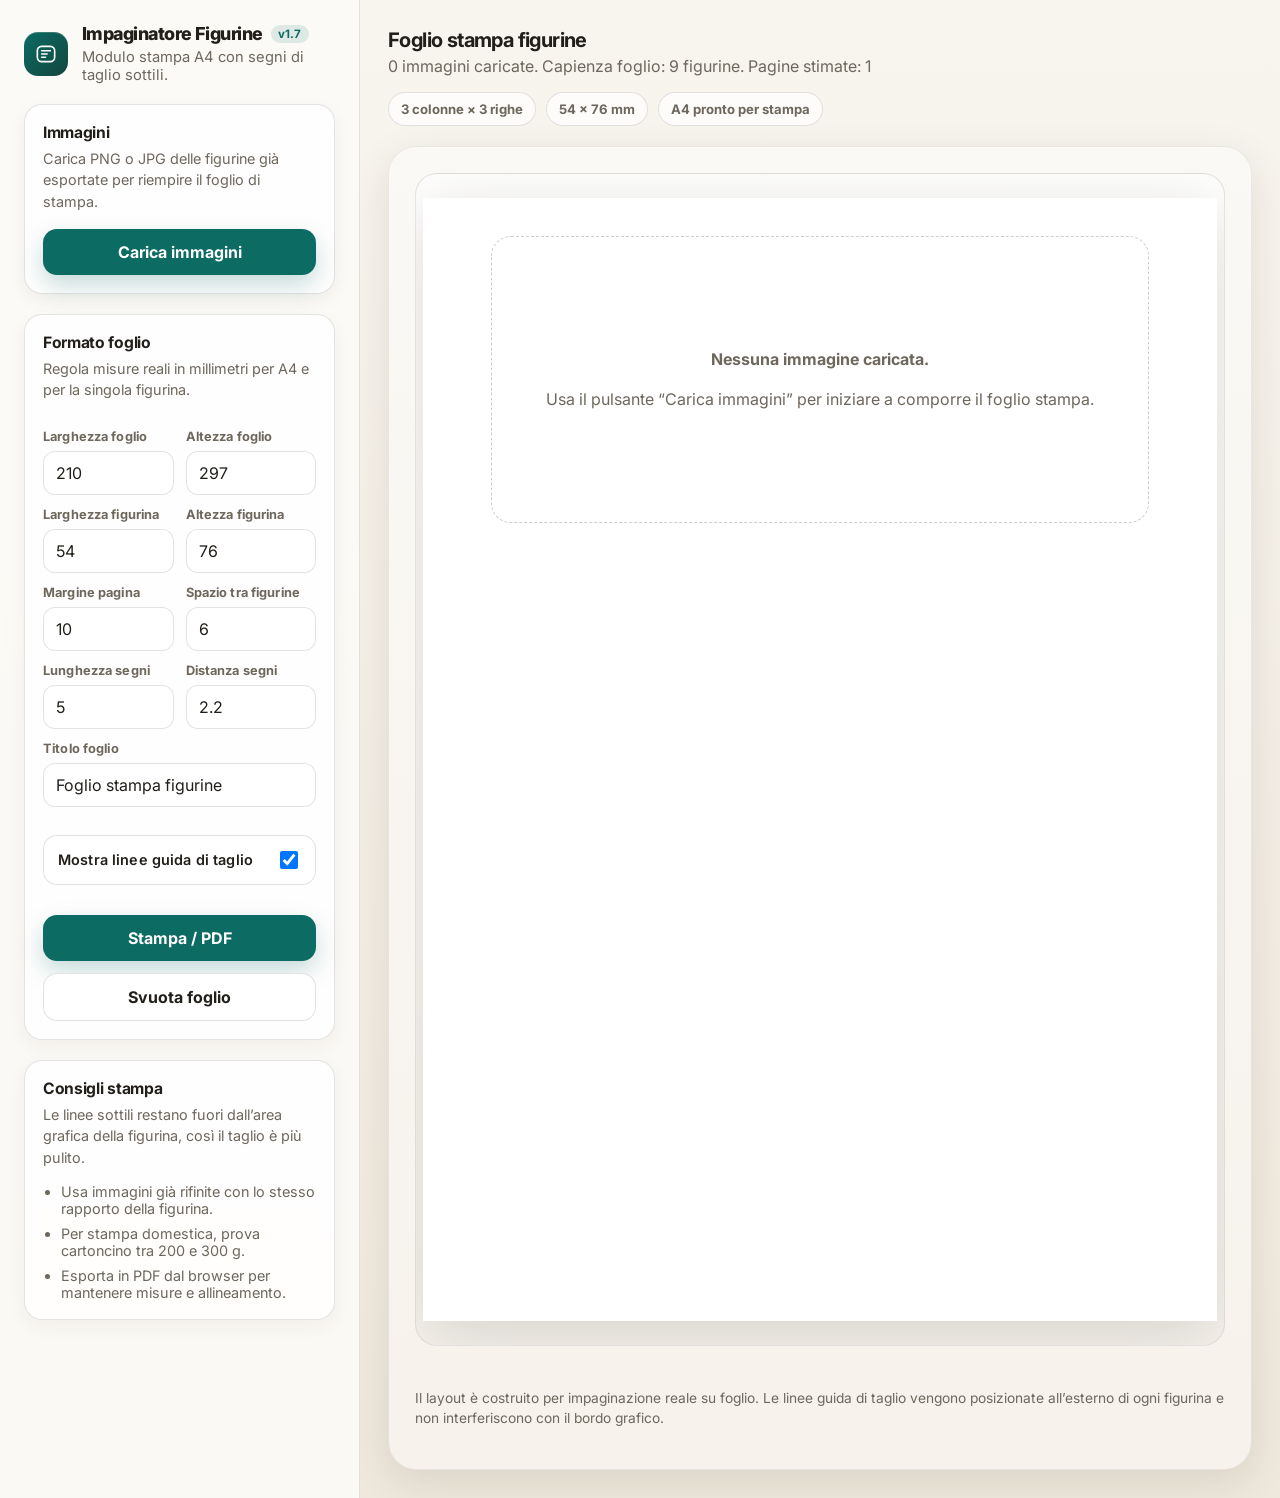
==== commit ec8c0d6d: "impaginatore 1.7" ====
--- a/impaginatore-figurine-stampa.html
+++ b/impaginatore-figurine-stampa.html
@@ -3,7 +3,7 @@
 <head>
   <meta charset="UTF-8" />
   <meta name="viewport" content="width=device-width, initial-scale=1.0, maximum-scale=1.0, user-scalable=no" />
-  <title>Impaginatore Figurine Stampa v1.6</title>
+  <title>Impaginatore Figurine Stampa v1.7</title>
   <link rel="preconnect" href="https://fonts.googleapis.com">
   <link rel="preconnect" href="https://fonts.gstatic.com" crossorigin>
   <link href="https://fonts.googleapis.com/css2?family=Inter:wght@400;500;600;700;800&display=swap" rel="stylesheet">
@@ -200,7 +200,7 @@
 
     .actions {
       display: grid;
-      grid-template-columns: 1fr 1fr;
+      grid-template-columns: 1fr;
       gap: 12px;
       margin-top: 16px;
     }
@@ -518,7 +518,7 @@
         <div class="brand-text">
           <div class="brand-title-row">
             <h1>Impaginatore Figurine</h1>
-            <span class="version-tag">v1.6</span>
+            <span class="version-tag">v1.7</span>
           </div>
           <p>Modulo stampa A4 con segni di taglio sottili.</p>
         </div>
@@ -526,10 +526,9 @@
 
       <section class="card">
         <h2>Immagini</h2>
-        <p>Carica PNG o JPG delle figurine già esportate, oppure usa i dati demo per impostare il foglio stampa.</p>
+        <p>Carica PNG o JPG delle figurine già esportate per riempire il foglio di stampa.</p>
         <div class="actions">
           <button class="btn-primary" id="loadImagesBtn">Carica immagini</button>
-          <button class="btn-secondary" id="loadDemoBtn">Usa demo</button>
         </div>
         <input class="hidden-input" id="fileInput" type="file" accept="image/png,image/jpeg,image/webp" multiple>
       </section>
@@ -643,7 +642,6 @@
   <script>
     const fileInput = document.getElementById('fileInput');
     const loadImagesBtn = document.getElementById('loadImagesBtn');
-    const loadDemoBtn = document.getElementById('loadDemoBtn');
     const printBtn = document.getElementById('printBtn');
     const clearBtn = document.getElementById('clearBtn');
     const pageShell = document.getElementById('pageShell');
@@ -668,19 +666,6 @@
 
     let figures = [];
 
-    const demoFigures = [
-      { bg: 'linear-gradient(145deg, #d7ece7, #f6efe2)' },
-      { bg: 'linear-gradient(145deg, #ece4d7, #f7f4ee)' },
-      { bg: 'linear-gradient(145deg, #d8e4ef, #f4efe7)' },
-      { bg: 'linear-gradient(145deg, #e6ead7, #f6f1e6)' },
-      { bg: 'linear-gradient(145deg, #ead7e2, #f7efe9)' },
-      { bg: 'linear-gradient(145deg, #dde8ef, #f6efe4)' },
-      { bg: 'linear-gradient(145deg, #f0e6d2, #e8d5bc)' },
-      { bg: 'linear-gradient(145deg, #d2e8f0, #bce0e8)' },
-      { bg: 'linear-gradient(145deg, #f0d2d2, #e8bcbc)' },
-      { bg: 'linear-gradient(145deg, #e2d2f0, #d0bce8)' }
-    ];
-
     function getGridDimensions() {
       const pageWidth = Number(inputs.pageWidth.value) || 210;
       const pageHeight = Number(inputs.pageHeight.value) || 297;
@@ -689,4 +674,199 @@
       const margin = Number(inputs.margin.value) || 10;
       const gap = Number(inputs.gap.value) || 6;
 
-      const usableWidth = pageWidth - (margin * 2);+      const usableWidth = pageWidth - (margin * 2);
+      const usableHeight = pageHeight - (margin * 2);
+      
+      const cols = Math.max(1, Math.floor((usableWidth + gap) / (cardWidth + gap)));
+      const rows = Math.max(1, Math.floor((usableHeight + gap) / (cardHeight + gap)));
+
+      return { pageWidth, pageHeight, cardWidth, cardHeight, margin, gap, cols, rows };
+    }
+
+    function updateVars() {
+      const dims = getGridDimensions();
+      const cutLength = Number(inputs.cutLength.value) || 5;
+      const cutOffset = Number(inputs.cutOffset.value) || 2.2;
+
+      document.documentElement.style.setProperty('--page-w-mm', dims.pageWidth);
+      document.documentElement.style.setProperty('--page-h-mm', dims.pageHeight);
+      document.documentElement.style.setProperty('--card-w-mm', dims.cardWidth);
+      document.documentElement.style.setProperty('--card-h-mm', dims.cardHeight);
+      document.documentElement.style.setProperty('--margin-mm', dims.margin);
+      document.documentElement.style.setProperty('--gap-mm', dims.gap);
+      document.documentElement.style.setProperty('--cut-length-mm', cutLength);
+      document.documentElement.style.setProperty('--cut-offset-mm', cutOffset);
+      document.documentElement.style.setProperty('--dynamic-cols', dims.cols);
+      document.documentElement.style.setProperty('--dynamic-rows', dims.rows);
+
+      sizeBadge.textContent = `${dims.cardWidth} × ${dims.cardHeight} mm`;
+      sheetTitleView.textContent = inputs.sheetTitle.value.trim() || 'Foglio stampa figurine';
+      
+      updateLayoutStats(dims);
+    }
+
+    function updateLayoutStats(dims) {
+      const perPage = dims.cols * dims.rows;
+      layoutBadge.textContent = `${dims.cols} colonne × ${dims.rows} righe`;
+      sheetStats.textContent = `${figures.length} immagini caricate. Capienza foglio: ${perPage} figurine. Pagine stimate: ${Math.ceil(Math.max(1, figures.length) / perPage)}`;
+    }
+
+    function processImageWithCenterCrop(file) {
+      return new Promise((resolve) => {
+        const reader = new FileReader();
+        reader.onload = (e) => {
+          const img = new Image();
+          img.onload = () => {
+            const canvas = document.createElement('canvas');
+            const ctx = canvas.getContext('2d');
+
+            const cardW = Number(inputs.cardWidth.value) || 54;
+            const cardH = Number(inputs.cardHeight.value) || 76;
+            
+            const scale = 10;
+            const targetW = cardW * scale;
+            const targetH = cardH * scale;
+
+            canvas.width = targetW;
+            canvas.height = targetH;
+
+            const imgRatio = img.naturalWidth / img.naturalHeight;
+            const targetRatio = targetW / targetH;
+
+            let sWidth = img.naturalWidth;
+            let sHeight = img.naturalHeight;
+            let sX = 0;
+            let sY = 0;
+
+            if (imgRatio > targetRatio) {
+              sWidth = img.naturalHeight * targetRatio;
+              sX = (img.naturalWidth - sWidth) / 2;
+            } else {
+              sHeight = img.naturalWidth / targetRatio;
+              sY = (img.naturalHeight - sHeight) / 2;
+            }
+
+            ctx.drawImage(img, sX, sY, sWidth, sHeight, 0, 0, targetW, targetH);
+            resolve({ src: canvas.toDataURL('image/jpeg', 0.92) });
+          };
+          img.src = e.target.result;
+        };
+        reader.readAsDataURL(file);
+      });
+    }
+
+    function renderFigures() {
+      pageShell.innerHTML = '';
+      const dims = getGridDimensions();
+      const perPage = dims.cols * dims.rows;
+      const showCuts = inputs.showCuts.checked;
+
+      if (!figures.length) {
+        const page = document.createElement('div');
+        page.className = `print-page ${showCuts ? 'show-cuts' : ''}`;
+        const grid = document.createElement('div');
+        grid.className = 'sheet-grid';
+
+        const empty = document.createElement('div');
+        empty.className = 'empty-state';
+        empty.innerHTML = '<strong>Nessuna immagine caricata.</strong><br>Usa il pulsante “Carica immagini” per iniziare a comporre il foglio stampa.';
+        grid.appendChild(empty);
+        page.appendChild(grid);
+        pageShell.appendChild(page);
+        updateLayoutStats(dims);
+        return;
+      }
+
+      for (let i = 0; i < figures.length; i += perPage) {
+        const chunk = figures.slice(i, i + perPage);
+        
+        const page = document.createElement('div');
+        page.className = `print-page ${showCuts ? 'show-cuts' : ''}`;
+        
+        const grid = document.createElement('div');
+        grid.className = 'sheet-grid';
+
+        chunk.forEach((figure, index) => {
+          const node = template.content.firstElementChild.cloneNode(true);
+          const art = node.querySelector('.card-art');
+          const img = node.querySelector('img');
+
+          if (figure.src) {
+            img.src = figure.src;
+            art.classList.add('has-image');
+          }
+
+          img.alt = figure.name ? `Figurina di ${figure.name}` : `Figurina ${i + index + 1}`;
+          grid.appendChild(node);
+        });
+
+        page.appendChild(grid);
+        pageShell.appendChild(page);
+      }
+
+      updateLayoutStats(dims);
+    }
+
+    loadImagesBtn.addEventListener('click', () => {
+      fileInput.value = ''; // Resetta l'input per permettere la ricarica dello stesso file se necessario
+      fileInput.click();
+    });
+
+    fileInput.addEventListener('change', async (event) => {
+      const files = Array.from(event.target.files || []);
+      if (!files.length) return;
+
+      const processedItems = [];
+      for (const file of files) {
+        const croppedItem = await processImageWithCenterCrop(file);
+        processedItems.push(croppedItem);
+      }
+
+      figures = figures.concat(processedItems);
+      renderFigures();
+    });
+
+    clearBtn.addEventListener('click', () => {
+      figures = [];
+      fileInput.value = '';
+      renderFigures();
+    });
+
+    async function waitForImages() {
+      const images = Array.from(pageShell.querySelectorAll('img'))
+        .filter(img => img.getAttribute('src'));
+
+      await Promise.all(images.map((img) => {
+        if (img.complete && img.naturalWidth > 0) return Promise.resolve();
+        return new Promise((resolve) => {
+          const done = () => resolve();
+          img.addEventListener('load', done, { once: true });
+          img.addEventListener('error', done, { once: true });
+        });
+      }));
+    }
+
+    printBtn.addEventListener('click', async () => {
+      updateVars();
+      renderFigures();
+      await waitForImages();
+      requestAnimationFrame(() => {
+        requestAnimationFrame(() => {
+          window.print();
+        });
+      });
+    });
+
+    Object.values(inputs).forEach((input) => {
+      const eventName = input.type === 'checkbox' ? 'change' : 'input';
+      input.addEventListener(eventName, () => {
+        updateVars();
+        renderFigures();
+      });
+    });
+
+    updateVars();
+    renderFigures();
+  </script>
+</body>
+</html>
